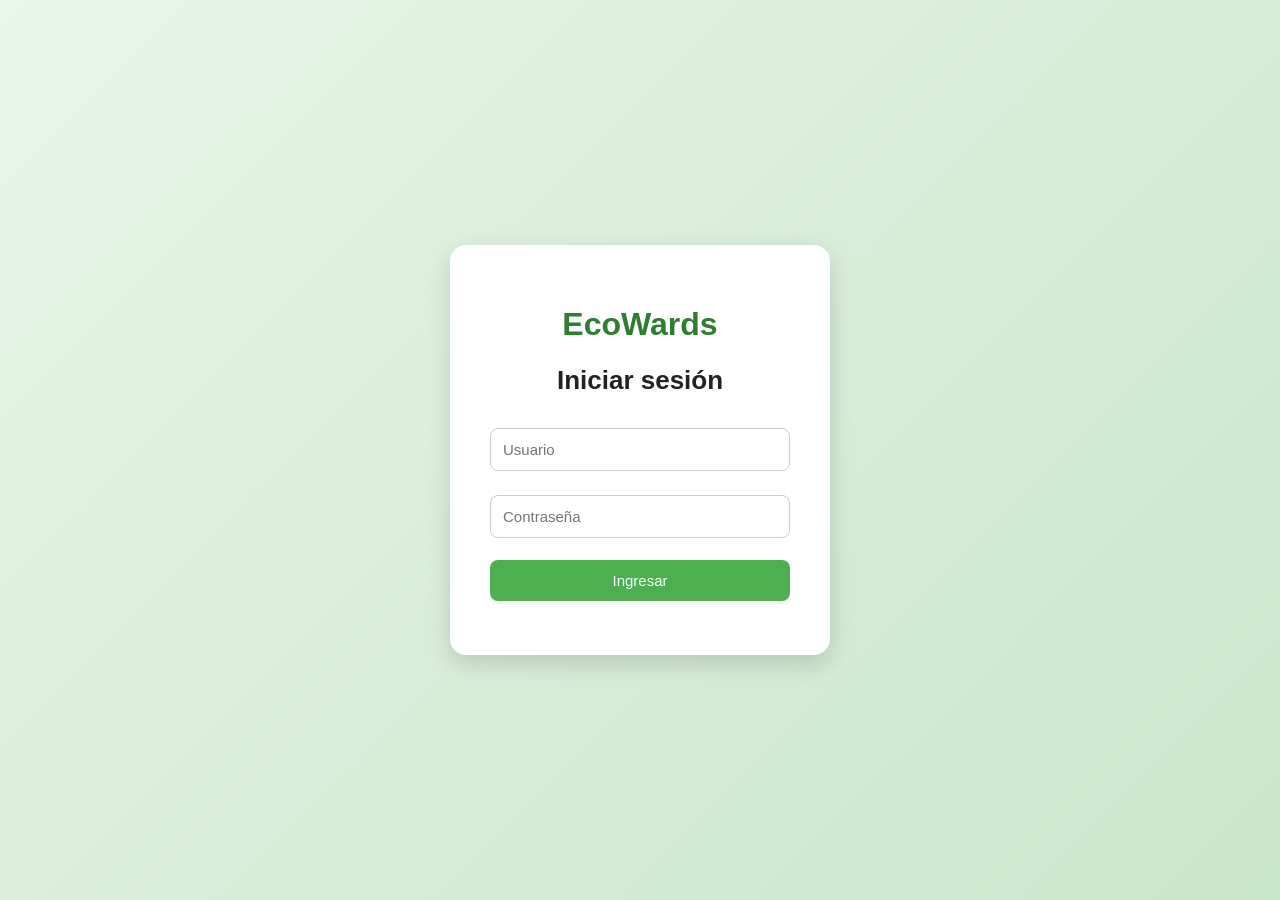
==== login.html @ e019d7e6 "Sistema EcoWards completo" ====
<!DOCTYPE html>
<html lang="es">
<head>
    <link rel="icon" type="image/png" href="img/logo.jpeg">
  <meta charset="UTF-8">
  <title>Login - EcoWards</title>
  <link rel="stylesheet" href="style.css">
</head>
<body class="login-body">
<div class="login-container">

  <h1>EcoWards</h1>
  <h2>Iniciar sesión</h2>

  <form id="loginForm">
    <input type="text" id="username" placeholder="Usuario" required>
    <input type="password" id="password" placeholder="Contraseña" required>

    <button type="submit">Ingresar</button>
  </form>

  <p id="errorMsg"></p>

</div>

<script type="module" src="login.js"></script>
</body>
</html>
---- style.css ----
* {
  box-sizing: border-box;
}

/* BODY */
body {
  margin: 0;
  font-family: "Segoe UI", sans-serif;
  background: #f5f5f5;
  color: #222;
  display: flex;
  flex-direction: column;
}

html, body {
  height: 100%;
}

/* CARDS */
.card {
  background: white;
  padding: 15px;
  border-radius: 10px;
  box-shadow: 0 4px 10px rgba(0,0,0,0.1);
}

/* DASHBOARD */
.dashboard {
  flex: 1;
  display: grid;
  grid-template-columns: 1.2fr 1fr 0.8fr;
  gap: 20px;
  padding: 20px;
}

/* FOOTER */
.steps {
  margin-top: auto;
  display: flex;
  background: #2e7d32;
  color: white;
  text-align: center;
  font-weight: 500;
}

.steps div {
  flex: 1;
  padding: 12px;
  position: relative;
}

/* línea divisoria */
.steps div:not(:last-child)::after {
  content: "";
  position: absolute;
  right: 0;
  top: 25%;
  height: 50%;
  width: 1px;
  background: rgba(255,255,255,0.5);
}

/* HISTORIAL */
.history-card ul {
  padding-left: 20px;
}

/* INPUTS Y SELECT (MEJORADOS) */
.login-container input,
.login-container select {
  width: 100%;
  padding: 12px;
  margin: 12px 0;
  border: 1px solid #ccc;
  border-radius: 8px;
  font-size: 15px;
}

/* LAYOUT PANELS */
.left-panel, 
.center-panel, 
.right-panel {
  display: flex;
  flex-direction: column;
  gap: 20px;
}

/* LOGIN */
.login-body {
  display: flex;
  justify-content: center;
  align-items: center;
  background: linear-gradient(135deg, #e8f5e9, #c8e6c9);
  height: 100vh;
}

.login-container {
  background: white;
  padding: 40px;
  border-radius: 16px;
  width: 380px; /* MÁS GRANDE */
  text-align: center;
  box-shadow: 0 8px 25px rgba(0,0,0,0.15);
}

.login-container h1 {
  color: #2e7d32;
}

.login-container h2 {
  margin-bottom: 20px;
  font-size: 26px;
}

.login-container button {
  width: 100%;
  padding: 12px;
  margin-top: 10px;
  background: #4caf50;
  color: white;
  border: none;
  border-radius: 8px;
  cursor: pointer;
  font-size: 15px;
  transition: 0.2s;
}

.login-container button:hover {
  background: #388e3c;
}

/* LOGOUT */
.logout {
  background: white;
  border: none;
  padding: 6px 12px;
  cursor: pointer;
  border-radius: 5px;
}

/* LOGO */
.logo {
  font-weight: bold;
  font-size: 20px;
}

.logo img {
  height: 40px;
  object-fit: contain;
}

.logo span {
  margin-left: 10px;
  font-weight: bold;
}

/* RANKING */
.ranking-card {
  background: #2e7d32;
  color: white;
}

.ranking-card ol {
  padding-left: 20px;
}

/* RECYCLE CARD */
.recycle-card {
  display: flex;
  justify-content: center;
  align-items: center;
}

/* BOTÓN RECICLAR (MEJORADO) */
#recycleBtn {
  padding: 18px;
  width: 100%;
  font-size: 18px;
  border: none;
  background: linear-gradient(135deg, #4caf50, #2e7d32);
  color: white;
  cursor: pointer;
  border-radius: 12px;
  font-weight: bold;
  letter-spacing: 1px;
  transition: all 0.2s ease;
  box-shadow: 0 5px 15px rgba(0,0,0,0.2);
}

#recycleBtn:hover {
  transform: translateY(-2px) scale(1.02);
  box-shadow: 0 8px 20px rgba(0,0,0,0.3);
}

#recycleBtn:active {
  transform: scale(0.98);
}

/* REWARDS */
.rewards-grid {
  display: grid;
  grid-template-columns: repeat(2, 1fr);
  gap: 10px;
}

.reward {
  background: #e8f5e9;
  padding: 10px;
  border-radius: 8px;
  text-align: center;
}

.reward button {
  margin-top: 5px;
  width: 100%;
  border: none;
  padding: 5px;
  background: #4caf50;
  color: white;
  border-radius: 5px;
  cursor: pointer;
}

/* MODAL */
.modal {
  position: fixed;
  top: 0;
  left: 0;
  width: 100%;
  height: 100%;
  background: rgba(0,0,0,0.5);
  display: flex;
  justify-content: center;
  align-items: center;
  z-index: 1000;
}

.hidden {
  display: none;
}

.modal-content {
  background: white;
  padding: 25px;
  border-radius: 12px;
  width: 320px;
  text-align: center;
  box-shadow: 0 10px 25px rgba(0,0,0,0.2);
}

.modal-buttons {
  display: flex;
  gap: 10px;
  margin-top: 20px;
}

.modal-buttons button {
  flex: 1;
  padding: 10px;
  border: none;
  border-radius: 6px;
  cursor: pointer;
}

#confirmBtn {
  background: #4caf50;
  color: white;
}

#cancelBtn {
  background: #ccc;
}

/* TOAST (notificación bonita) */
.toast {
  position: fixed;
  bottom: 30px;
  right: 30px;
  background: #2e7d32;
  color: white;
  padding: 15px 20px;
  border-radius: 10px;
  font-weight: 500;
  box-shadow: 0 5px 15px rgba(0,0,0,0.2);
  opacity: 0;
  transform: translateY(20px);
  transition: all 0.3s ease;
  z-index: 2000;
}

.toast.show {
  opacity: 1;
  transform: translateY(0);
}

.hidden {
  display: none;
}

/* BOTÓN DESHABILITADO */
.btn-disabled {
  background: #e53935 !important;
  cursor: not-allowed;
  opacity: 0.8;
}

.btn-disabled:hover {
  transform: none;
  box-shadow: none;
}

/* TOAST CENTRADO */
.toast-center {
  position: fixed;
  bottom: 40px;
  left: 50%;
  transform: translateX(-50%) translateY(20px);
  background: #4caf50;
  color: white;
  padding: 16px 24px;
  border-radius: 12px;
  font-weight: bold;
  font-size: 16px;
  box-shadow: 0 5px 20px rgba(0,0,0,0.3);
  opacity: 0;
  transition: all 0.3s ease;
  z-index: 2000;
}

.toast-center.show {
  opacity: 1;
  transform: translateX(-50%) translateY(0);
}

/* CONFETI */
#confettiCanvas {
  position: fixed;
  top: 0;
  left: 0;
  width: 100%;
  height: 100%;
  pointer-events: none;
  z-index: 1500;
}

/* CUPÓN */
.coupon-code {
  margin: 15px 0;
  padding: 15px;
  font-size: 20px;
  letter-spacing: 2px;
  font-weight: bold;
  background: #e8f5e9;
  border: 2px dashed #4caf50;
  border-radius: 10px;
}

.dashboard {
  flex: 1;
  display: grid;
  grid-template-columns: 1.2fr 1fr 0.8fr;
  gap: 20px;
  padding: 20px;

  height: calc(100vh - 70px); /* 🔥 clave */
  overflow: hidden; /* evita scroll global */
}

.left-panel, .center-panel, .right-panel {
  display: flex;
  flex-direction: column;
  gap: 20px;

  min-height: 0; /* 🔥 IMPORTANTÍSIMO para scroll interno */
}

.history-card {
  flex: 1;
  overflow-y: auto;
}

.rewards-card {
  flex: 1;
  display: flex;
  flex-direction: column;
  overflow: hidden;
}

.rewards-grid {
  overflow-y: auto;
  flex: 1;
}

.history-card::-webkit-scrollbar,
.rewards-grid::-webkit-scrollbar {
  width: 6px;
}

.history-card::-webkit-scrollbar-thumb,
.rewards-grid::-webkit-scrollbar-thumb {
  background: #4caf50;
  border-radius: 10px;
}

/* TABLA DE PRECIOS */
.price-card {
  padding: 15px;
}

.price-table {
  width: 100%;
  border-collapse: collapse;
  margin-top: 10px;
}

.price-table tr {
  border-bottom: 1px solid #ddd;
}

.price-table td {
  padding: 8px;
}

.price-table td:last-child {
  text-align: right;
  font-weight: bold;
  color: #2e7d32;
}

.price-card {
  border-left: 6px solid #4caf50;
}

.price-card {
  display: flex;
  flex-direction: column;
  overflow: hidden;
}

.materials-list {
  overflow-y: auto;
  flex: 1;
  margin-top: 10px;
}

.material-item {
  display: flex;
  justify-content: space-between;
  padding: 8px;
  border-bottom: 1px solid #ddd;
}

.material-item span:last-child {
  font-weight: bold;
  color: #2e7d32;
}

/* scrollbar bonito */
.materials-list::-webkit-scrollbar {
  width: 6px;
}

.materials-list::-webkit-scrollbar-thumb {
  background: #4caf50;
  border-radius: 10px;
}

/* BOTÓN CERRAR */
#closeCoupon {
  background: #2e7d32;
  color: white;
  border: none;
  padding: 10px;
  border-radius: 6px;
  cursor: pointer;
}

/* ocultar vistas */
.hidden {
  display: none;
}

/* TOPBAR */
.topbar {
  display: flex;
  justify-content: space-between;
  padding: 15px 25px;
  background: #2e7d32;
  color: white;
}

/* USER */
.user-card {
  border-left: 6px solid #4caf50;
}

/* ERROR */
#errorMsg {
  color: red;
  font-size: 14px;
}

/* RESPONSIVE */
@media (max-width: 900px) {
  .dashboard {
    grid-template-columns: 1fr;
  }
}
/* 📱 MOBILE */
@media (max-width: 768px) {

  /* 🔥 CLAVE: quitar restricciones de altura */
  .dashboard {
    grid-template-columns: 1fr;
    height: auto !important;
    overflow: visible !important;
  }

  /* 🔥 IMPORTANTE */
  .left-panel,
  .center-panel,
  .right-panel {
    min-height: auto;
  }

  /* REWARDS */
  .rewards-grid {
    grid-template-columns: 1fr;
    overflow: visible !important;
  }

  /* HISTORIAL */
  .history-card {
    overflow: visible !important;
  }

  /* MATERIALES */
  .materials-list {
    overflow: visible !important;
  }

  /* HEADER */
  .topbar {
    flex-direction: column;
    align-items: center;
    gap: 10px;
  }

  .logout {
    width: 100%;
  }

  /* FOOTER */
  .steps {
    flex-direction: column;
  }

  .steps div::after {
    display: none;
  }
}
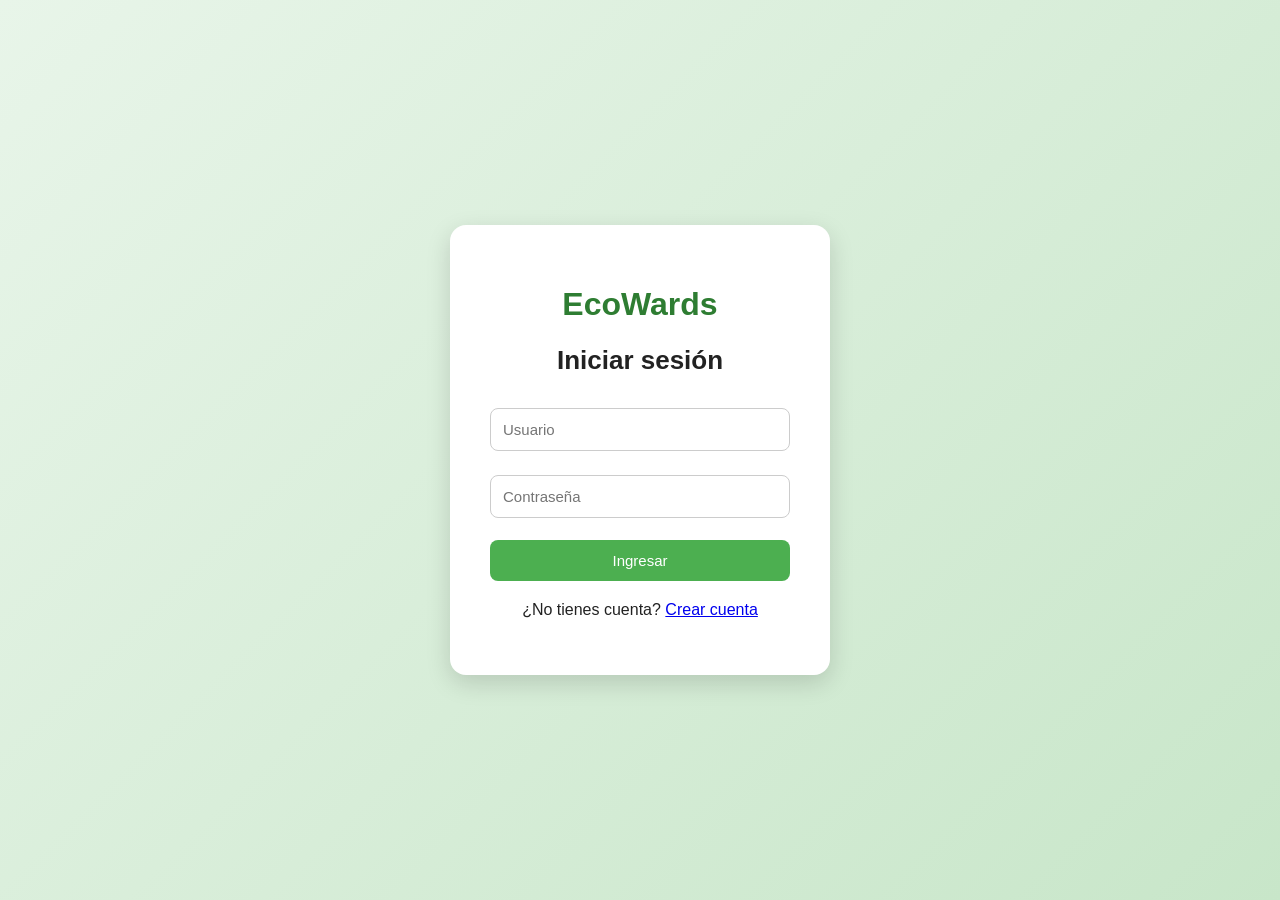
==== commit 31529ecd: "Another version" ====
--- a/login.html
+++ b/login.html
@@ -18,6 +18,15 @@
 
     <button type="submit">Ingresar</button>
   </form>
+  <p style="margin-top:20px;">
+
+  ¿No tienes cuenta?
+
+  <a href="register.html">
+    Crear cuenta
+  </a>
+
+</p>
 
   <p id="errorMsg"></p>
 
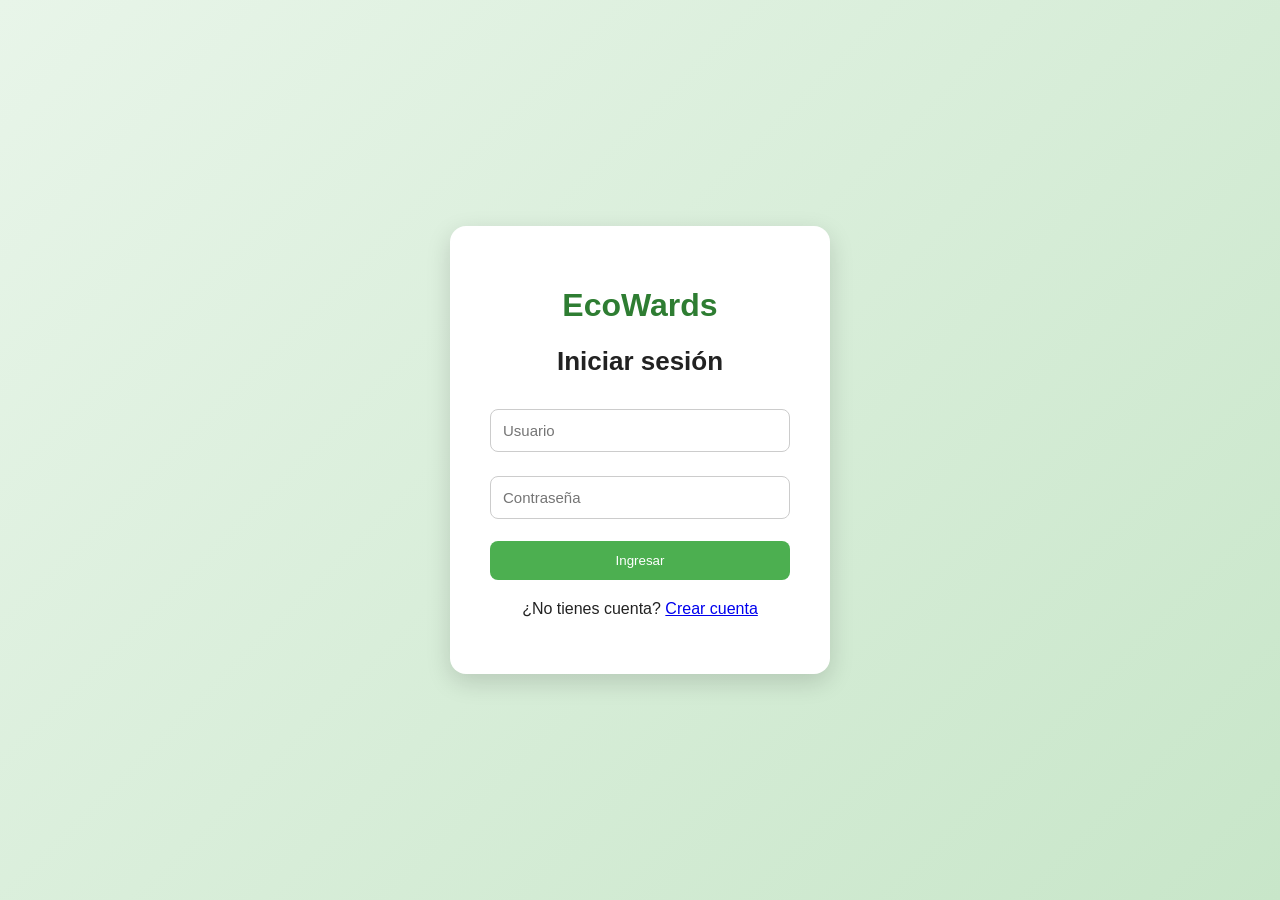
==== commit ddd6a518: "log" ====
--- a/login.html
+++ b/login.html
@@ -1,7 +1,7 @@
 <!DOCTYPE html>
 <html lang="es">
 <head>
-    <link rel="icon" type="image/png" href="img/logo.jpeg">
+    <link rel="icon" type="image/jpeg" href="./img/logo.jpeg">
   <meta charset="UTF-8">
   <title>Login - EcoWards</title>
   <link rel="stylesheet" href="style.css">
--- a/style.css
+++ b/style.css
@@ -8,12 +8,7 @@
   font-family: "Segoe UI", sans-serif;
   background: #f5f5f5;
   color: #222;
-  display: flex;
-  flex-direction: column;
-}
-
-html, body {
-  height: 100%;
+  min-height: 100vh;
 }
 
 /* CARDS */
@@ -26,38 +21,58 @@
 
 /* DASHBOARD */
 .dashboard {
-  flex: 1;
   display: grid;
   grid-template-columns: 1.2fr 1fr 0.8fr;
   gap: 20px;
   padding: 20px;
-}
-
-/* FOOTER */
-.steps {
-  margin-top: auto;
-  display: flex;
+  align-items: start;
+}
+
+.left-panel,
+.center-panel,
+.right-panel {
+  display: flex;
+  flex-direction: column;
+  gap: 20px;
+}
+
+/* TOPBAR */
+.topbar {
+  display: flex;
+  justify-content: space-between;
+  padding: 15px 25px;
   background: #2e7d32;
   color: white;
-  text-align: center;
-  font-weight: 500;
-}
-
-.steps div {
-  flex: 1;
-  padding: 12px;
-  position: relative;
-}
-
-/* línea divisoria */
-.steps div:not(:last-child)::after {
-  content: "";
-  position: absolute;
-  right: 0;
-  top: 25%;
-  height: 50%;
-  width: 1px;
-  background: rgba(255,255,255,0.5);
+}
+
+/* LOGOUT */
+.logout {
+  background: white;
+  border: none;
+  padding: 6px 12px;
+  cursor: pointer;
+  border-radius: 5px;
+}
+
+/* LOGO */
+.logo {
+  font-weight: bold;
+  font-size: 20px;
+}
+
+/* USER */
+.user-card {
+  border-left: 6px solid #4caf50;
+}
+
+/* RANKING */
+.ranking-card {
+  background: #2e7d32;
+  color: white;
+}
+
+.ranking-card ol {
+  padding-left: 20px;
 }
 
 /* HISTORIAL */
@@ -65,7 +80,103 @@
   padding-left: 20px;
 }
 
-/* INPUTS Y SELECT (MEJORADOS) */
+/* RECYCLE CARD */
+.recycle-card {
+  display: flex;
+  justify-content: center;
+  align-items: center;
+}
+
+/* BOTÓN RECICLAR */
+#recycleBtn {
+  padding: 18px;
+  width: 100%;
+  font-size: 18px;
+  border: none;
+  background: linear-gradient(135deg, #4caf50, #2e7d32);
+  color: white;
+  cursor: pointer;
+  border-radius: 12px;
+  font-weight: bold;
+  letter-spacing: 1px;
+  transition: all 0.2s ease;
+  box-shadow: 0 5px 15px rgba(0,0,0,0.2);
+}
+
+#recycleBtn:hover {
+  transform: translateY(-2px) scale(1.02);
+  box-shadow: 0 8px 20px rgba(0,0,0,0.3);
+}
+
+/* REWARDS */
+.rewards-grid {
+  display: grid;
+  grid-template-columns: repeat(2, 1fr);
+  gap: 10px;
+}
+
+.reward {
+  background: #e8f5e9;
+  padding: 10px;
+  border-radius: 8px;
+  text-align: center;
+}
+
+.reward button {
+  margin-top: 5px;
+  width: 100%;
+  border: none;
+  padding: 5px;
+  background: #4caf50;
+  color: white;
+  border-radius: 5px;
+  cursor: pointer;
+}
+
+/* PRICE CARD */
+.price-card {
+  border-left: 6px solid #4caf50;
+}
+
+.material-item {
+  display: flex;
+  justify-content: space-between;
+  padding: 8px;
+  border-bottom: 1px solid #ddd;
+}
+
+.material-item span:last-child {
+  font-weight: bold;
+  color: #2e7d32;
+}
+
+/* LOGIN */
+.login-body {
+  display: flex;
+  justify-content: center;
+  align-items: center;
+  background: linear-gradient(135deg, #e8f5e9, #c8e6c9);
+  height: 100vh;
+}
+
+.login-container {
+  background: white;
+  padding: 40px;
+  border-radius: 16px;
+  width: 380px;
+  text-align: center;
+  box-shadow: 0 8px 25px rgba(0,0,0,0.15);
+}
+
+.login-container h1 {
+  color: #2e7d32;
+}
+
+.login-container h2 {
+  margin-bottom: 20px;
+  font-size: 26px;
+}
+
 .login-container input,
 .login-container select {
   width: 100%;
@@ -76,42 +187,6 @@
   font-size: 15px;
 }
 
-/* LAYOUT PANELS */
-.left-panel, 
-.center-panel, 
-.right-panel {
-  display: flex;
-  flex-direction: column;
-  gap: 20px;
-}
-
-/* LOGIN */
-.login-body {
-  display: flex;
-  justify-content: center;
-  align-items: center;
-  background: linear-gradient(135deg, #e8f5e9, #c8e6c9);
-  height: 100vh;
-}
-
-.login-container {
-  background: white;
-  padding: 40px;
-  border-radius: 16px;
-  width: 380px; /* MÁS GRANDE */
-  text-align: center;
-  box-shadow: 0 8px 25px rgba(0,0,0,0.15);
-}
-
-.login-container h1 {
-  color: #2e7d32;
-}
-
-.login-container h2 {
-  margin-bottom: 20px;
-  font-size: 26px;
-}
-
 .login-container button {
   width: 100%;
   padding: 12px;
@@ -121,104 +196,16 @@
   border: none;
   border-radius: 8px;
   cursor: pointer;
-  font-size: 15px;
-  transition: 0.2s;
 }
 
 .login-container button:hover {
   background: #388e3c;
 }
 
-/* LOGOUT */
-.logout {
-  background: white;
-  border: none;
-  padding: 6px 12px;
-  cursor: pointer;
-  border-radius: 5px;
-}
-
-/* LOGO */
-.logo {
-  font-weight: bold;
-  font-size: 20px;
-}
-
-.logo img {
-  height: 40px;
-  object-fit: contain;
-}
-
-.logo span {
-  margin-left: 10px;
-  font-weight: bold;
-}
-
-/* RANKING */
-.ranking-card {
-  background: #2e7d32;
-  color: white;
-}
-
-.ranking-card ol {
-  padding-left: 20px;
-}
-
-/* RECYCLE CARD */
-.recycle-card {
-  display: flex;
-  justify-content: center;
-  align-items: center;
-}
-
-/* BOTÓN RECICLAR (MEJORADO) */
-#recycleBtn {
-  padding: 18px;
-  width: 100%;
-  font-size: 18px;
-  border: none;
-  background: linear-gradient(135deg, #4caf50, #2e7d32);
-  color: white;
-  cursor: pointer;
-  border-radius: 12px;
-  font-weight: bold;
-  letter-spacing: 1px;
-  transition: all 0.2s ease;
-  box-shadow: 0 5px 15px rgba(0,0,0,0.2);
-}
-
-#recycleBtn:hover {
-  transform: translateY(-2px) scale(1.02);
-  box-shadow: 0 8px 20px rgba(0,0,0,0.3);
-}
-
-#recycleBtn:active {
-  transform: scale(0.98);
-}
-
-/* REWARDS */
-.rewards-grid {
-  display: grid;
-  grid-template-columns: repeat(2, 1fr);
-  gap: 10px;
-}
-
-.reward {
-  background: #e8f5e9;
-  padding: 10px;
-  border-radius: 8px;
-  text-align: center;
-}
-
-.reward button {
-  margin-top: 5px;
-  width: 100%;
-  border: none;
-  padding: 5px;
-  background: #4caf50;
-  color: white;
-  border-radius: 5px;
-  cursor: pointer;
+/* ERROR */
+#errorMsg {
+  color: red;
+  font-size: 14px;
 }
 
 /* MODAL */
@@ -245,7 +232,6 @@
   border-radius: 12px;
   width: 320px;
   text-align: center;
-  box-shadow: 0 10px 25px rgba(0,0,0,0.2);
 }
 
 .modal-buttons {
@@ -271,7 +257,7 @@
   background: #ccc;
 }
 
-/* TOAST (notificación bonita) */
+/* TOAST */
 .toast {
   position: fixed;
   bottom: 30px;
@@ -281,7 +267,6 @@
   padding: 15px 20px;
   border-radius: 10px;
   font-weight: 500;
-  box-shadow: 0 5px 15px rgba(0,0,0,0.2);
   opacity: 0;
   transform: translateY(20px);
   transition: all 0.3s ease;
@@ -293,54 +278,18 @@
   transform: translateY(0);
 }
 
-.hidden {
-  display: none;
-}
-
-/* BOTÓN DESHABILITADO */
-.btn-disabled {
-  background: #e53935 !important;
-  cursor: not-allowed;
-  opacity: 0.8;
-}
-
-.btn-disabled:hover {
-  transform: none;
-  box-shadow: none;
-}
-
-/* TOAST CENTRADO */
+/* TOAST CENTER */
 .toast-center {
   position: fixed;
   bottom: 40px;
   left: 50%;
-  transform: translateX(-50%) translateY(20px);
+  transform: translateX(-50%);
   background: #4caf50;
   color: white;
   padding: 16px 24px;
   border-radius: 12px;
   font-weight: bold;
-  font-size: 16px;
-  box-shadow: 0 5px 20px rgba(0,0,0,0.3);
-  opacity: 0;
-  transition: all 0.3s ease;
   z-index: 2000;
-}
-
-.toast-center.show {
-  opacity: 1;
-  transform: translateX(-50%) translateY(0);
-}
-
-/* CONFETI */
-#confettiCanvas {
-  position: fixed;
-  top: 0;
-  left: 0;
-  width: 100%;
-  height: 100%;
-  pointer-events: none;
-  z-index: 1500;
 }
 
 /* CUPÓN */
@@ -355,117 +304,6 @@
   border-radius: 10px;
 }
 
-.dashboard {
-  flex: 1;
-  display: grid;
-  grid-template-columns: 1.2fr 1fr 0.8fr;
-  gap: 20px;
-  padding: 20px;
-
-  height: calc(100vh - 70px); /* 🔥 clave */
-  overflow: hidden; /* evita scroll global */
-}
-
-.left-panel, .center-panel, .right-panel {
-  display: flex;
-  flex-direction: column;
-  gap: 20px;
-
-  min-height: 0; /* 🔥 IMPORTANTÍSIMO para scroll interno */
-}
-
-.history-card {
-  flex: 1;
-  overflow-y: auto;
-}
-
-.rewards-card {
-  flex: 1;
-  display: flex;
-  flex-direction: column;
-  overflow: hidden;
-}
-
-.rewards-grid {
-  overflow-y: auto;
-  flex: 1;
-}
-
-.history-card::-webkit-scrollbar,
-.rewards-grid::-webkit-scrollbar {
-  width: 6px;
-}
-
-.history-card::-webkit-scrollbar-thumb,
-.rewards-grid::-webkit-scrollbar-thumb {
-  background: #4caf50;
-  border-radius: 10px;
-}
-
-/* TABLA DE PRECIOS */
-.price-card {
-  padding: 15px;
-}
-
-.price-table {
-  width: 100%;
-  border-collapse: collapse;
-  margin-top: 10px;
-}
-
-.price-table tr {
-  border-bottom: 1px solid #ddd;
-}
-
-.price-table td {
-  padding: 8px;
-}
-
-.price-table td:last-child {
-  text-align: right;
-  font-weight: bold;
-  color: #2e7d32;
-}
-
-.price-card {
-  border-left: 6px solid #4caf50;
-}
-
-.price-card {
-  display: flex;
-  flex-direction: column;
-  overflow: hidden;
-}
-
-.materials-list {
-  overflow-y: auto;
-  flex: 1;
-  margin-top: 10px;
-}
-
-.material-item {
-  display: flex;
-  justify-content: space-between;
-  padding: 8px;
-  border-bottom: 1px solid #ddd;
-}
-
-.material-item span:last-child {
-  font-weight: bold;
-  color: #2e7d32;
-}
-
-/* scrollbar bonito */
-.materials-list::-webkit-scrollbar {
-  width: 6px;
-}
-
-.materials-list::-webkit-scrollbar-thumb {
-  background: #4caf50;
-  border-radius: 10px;
-}
-
-/* BOTÓN CERRAR */
 #closeCoupon {
   background: #2e7d32;
   color: white;
@@ -475,71 +313,63 @@
   cursor: pointer;
 }
 
-/* ocultar vistas */
-.hidden {
-  display: none;
-}
-
-/* TOPBAR */
-.topbar {
-  display: flex;
-  justify-content: space-between;
-  padding: 15px 25px;
+/* FOOTER */
+.steps {
+  display: flex;
   background: #2e7d32;
   color: white;
-}
-
-/* USER */
-.user-card {
-  border-left: 6px solid #4caf50;
-}
-
-/* ERROR */
-#errorMsg {
-  color: red;
-  font-size: 14px;
+  text-align: center;
+  font-weight: 500;
+}
+
+.steps div {
+  flex: 1;
+  padding: 12px;
+  position: relative;
+}
+
+.steps div:not(:last-child)::after {
+  content: "";
+  position: absolute;
+  right: 0;
+  top: 25%;
+  height: 50%;
+  width: 1px;
+  background: rgba(255,255,255,0.5);
+}
+
+/* ADS */
+.top-ad {
+  width: 100%;
+  display: flex;
+  justify-content: center;
+  padding: 15px 20px;
+}
+
+.top-ad img {
+  width: 100%;
+  max-width: 1200px;
+  height: 140px;
+  object-fit: cover;
+  border-radius: 14px;
+  display: block;
+  box-shadow: 0 5px 18px rgba(0,0,0,0.15);
 }
 
 /* RESPONSIVE */
 @media (max-width: 900px) {
+
   .dashboard {
     grid-template-columns: 1fr;
   }
 }
-/* 📱 MOBILE */
+
 @media (max-width: 768px) {
 
-  /* 🔥 CLAVE: quitar restricciones de altura */
   .dashboard {
     grid-template-columns: 1fr;
-    height: auto !important;
-    overflow: visible !important;
-  }
-
-  /* 🔥 IMPORTANTE */
-  .left-panel,
-  .center-panel,
-  .right-panel {
-    min-height: auto;
-  }
-
-  /* REWARDS */
-  .rewards-grid {
-    grid-template-columns: 1fr;
-    overflow: visible !important;
-  }
-
-  /* HISTORIAL */
-  .history-card {
-    overflow: visible !important;
-  }
-
-  /* MATERIALES */
-  .materials-list {
-    overflow: visible !important;
-  }
-
-  /* HEADER */
+  }
+
   .topbar {
     flex-direction: column;
     align-items: center;
@@ -550,7 +380,6 @@
     width: 100%;
   }
 
-  /* FOOTER */
   .steps {
     flex-direction: column;
   }
@@ -558,4 +387,17 @@
   .steps div::after {
     display: none;
   }
+
+  .rewards-grid {
+    grid-template-columns: 1fr;
+  }
+}
+/* BOTÓN DESHABILITADO */
+.btn-disabled {
+
+  background: #e85c55 !important;
+
+  cursor: not-allowed;
+
+  opacity: 0.95;
 }
